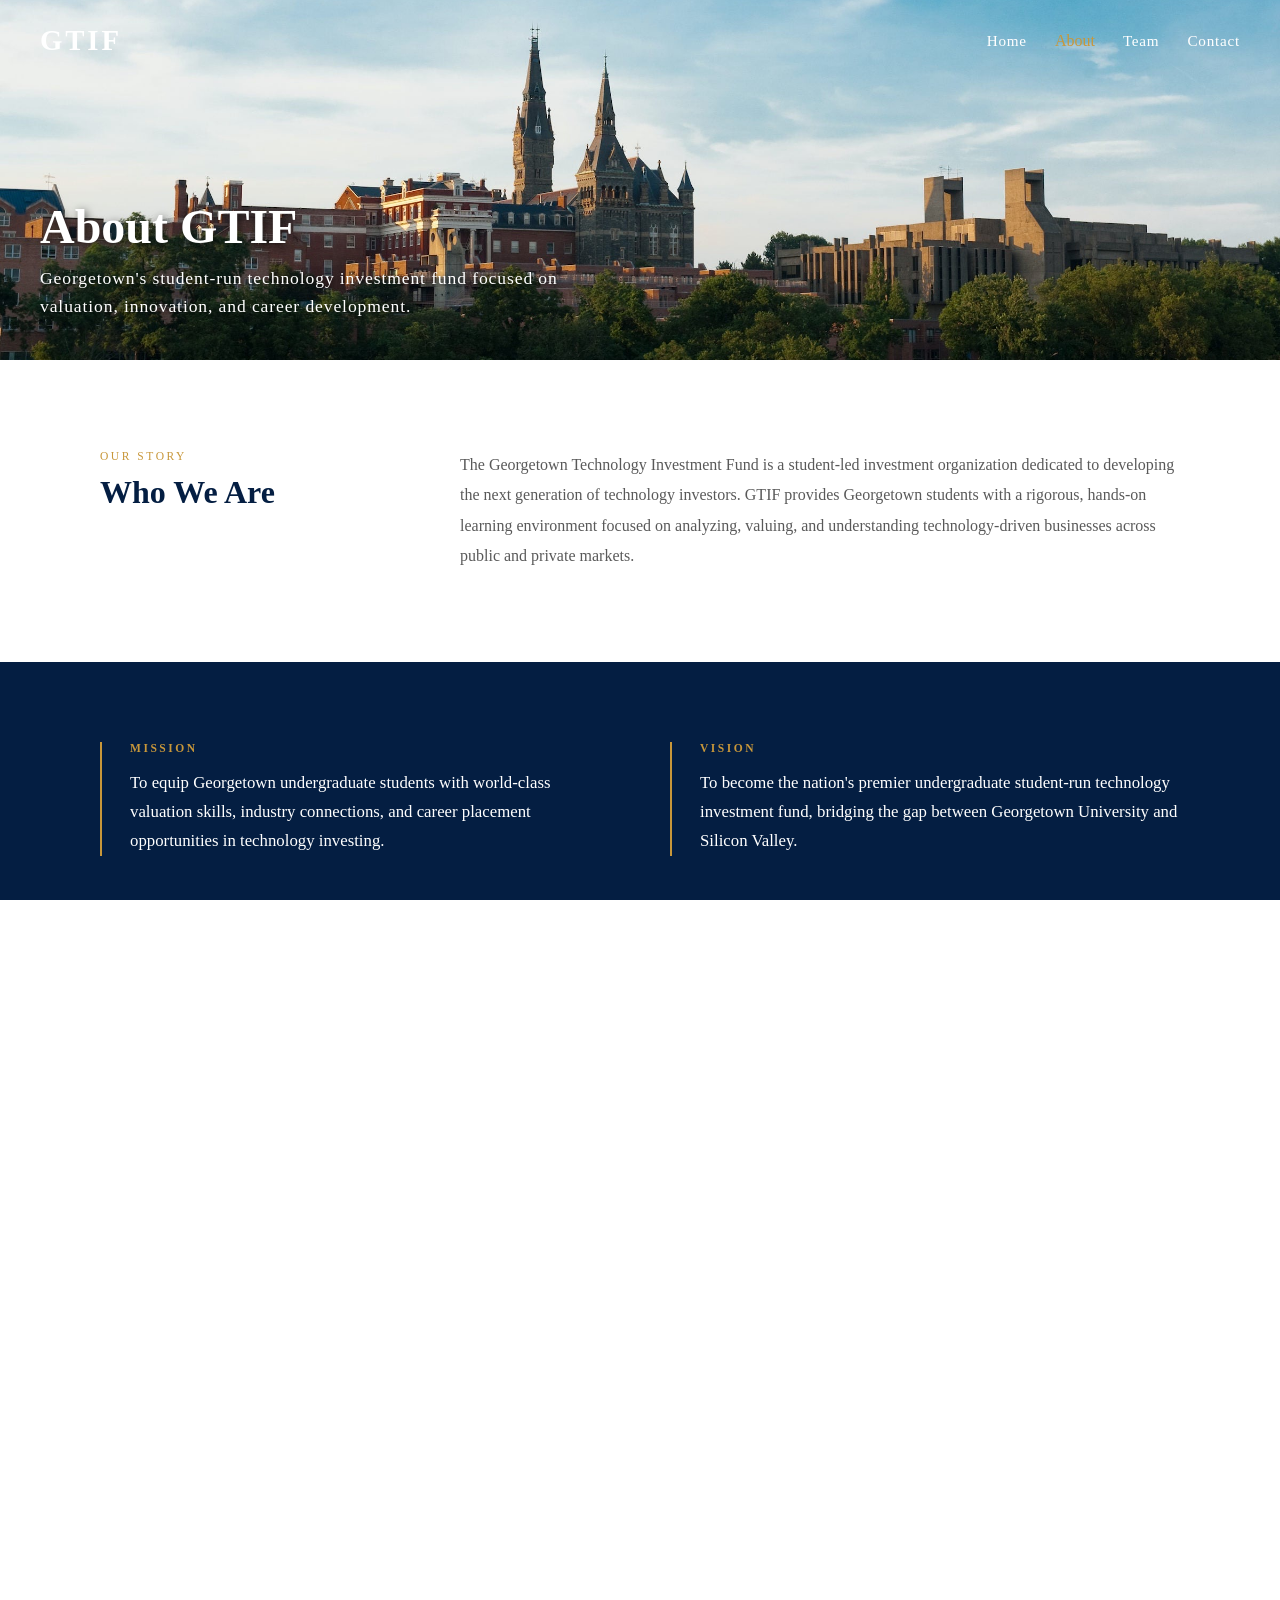
==== about.html @ e732dd25 "added about" ====
<!DOCTYPE html>
<html lang="en">
<head>
<meta charset="UTF-8">
<meta name="viewport" content="width=device-width, initial-scale=1.0">
<title>About – GTIF</title>
<link rel="stylesheet" href="style.css">
<style>

#about-slogan {
position: absolute;
bottom: 40px;
left: 40px;
color: white;
}

#about-slogan h2 {
font-size: 3rem;
font-weight: bold;
text-shadow: 2px 2px 8px rgba(0,0,0,0.6);
}

#about-slogan p {
font-size: 1.1rem;
margin-top: 10px;
max-width: 560px;
line-height: 1.6;
text-shadow: 1px 1px 4px rgba(0,0,0,0.6);
letter-spacing: 0.05em;
}

#who-we-are {
display: flex;
gap: 80px;
padding: 90px 100px;
background: #fff;
align-items: flex-start;
}

#who-left {
flex: 1;
max-width: 280px;
}

#who-left p {
font-size: 0.72rem;
letter-spacing: 0.22em;
text-transform: uppercase;
color: #C8973A;
margin-bottom: 10px;
}

#who-left h2 {
font-size: 2rem;
color: #041E42;
line-height: 1.25;
}

#who-right {
flex: 2;
}

#who-right p {
font-size: 1rem;
line-height: 1.9;
color: rgba(0,0,0,0.65);
}

#mission-vision {
display: flex;
gap: 60px;
padding: 80px 100px;
background: #041E42;
}

#mission-block {
flex: 1;
border-left: 2px solid #C8973A;
padding-left: 28px;
}

#mission-block h3 {
font-size: 0.72rem;
letter-spacing: 0.22em;
text-transform: uppercase;
color: #C8973A;
margin-bottom: 14px;
}

#mission-block p {
font-size: 1.05rem;
color: white;
line-height: 1.75;
}

#vision-block {
flex: 1;
border-left: 2px solid #C8973A;
padding-left: 28px;
}

#vision-block h3 {
font-size: 0.72rem;
letter-spacing: 0.22em;
text-transform: uppercase;
color: #C8973A;
margin-bottom: 14px;
}

#vision-block p {
font-size: 1.05rem;
color: white;
line-height: 1.75;
}

#why-gtif {
display: flex;
gap: 80px;
padding: 90px 100px;
background: #f8f6f2;
align-items: flex-start;
}

#why-left {
flex: 1;
max-width: 280px;
}

#why-left p {
font-size: 0.72rem;
letter-spacing: 0.22em;
text-transform: uppercase;
color: #C8973A;
margin-bottom: 10px;
}

#why-left h2 {
font-size: 2rem;
color: #041E42;
line-height: 1.25;
}

#why-right {
flex: 2;
}

#why-right p {
font-size: 1rem;
line-height: 1.9;
color: rgba(0,0,0,0.65);
}

#why-tech {
display: flex;
gap: 80px;
padding: 90px 100px;
background: #000;
align-items: flex-start;
}

#tech-left {
flex: 1;
max-width: 280px;
}

#tech-left p {
font-size: 0.72rem;
letter-spacing: 0.22em;
text-transform: uppercase;
color: #C8973A;
margin-bottom: 10px;
}

#tech-left h2 {
font-size: 2rem;
color: white;
line-height: 1.25;
}

#tech-right {
flex: 2;
}

#tech-right p {
font-size: 1rem;
line-height: 1.9;
color: rgba(255,255,255,0.65);
}

#what-we-do {
padding: 90px 100px;
background: #fff;
}

#what-we-do p.eyebrow {
font-size: 0.72rem;
letter-spacing: 0.22em;
text-transform: uppercase;
color: #C8973A;
margin-bottom: 10px;
}

#what-we-do h2 {
font-size: 2rem;
color: #041E42;
margin-bottom: 50px;
}

#what-grid {
display: grid;
grid-template-columns: repeat(3, 1fr);
gap: 20px;
}

.what-card {
background: #f8f6f2;
border: 1px solid rgba(0,0,0,0.08);
padding: 28px 24px;
}

.what-card span {
font-size: 1.4rem;
display: block;
margin-bottom: 14px;
}

.what-card h4 {
font-size: 0.82rem;
letter-spacing: 0.12em;
text-transform: uppercase;
color: #041E42;
margin-bottom: 10px;
}

.what-card p {
font-size: 0.9rem;
line-height: 1.7;
color: rgba(0,0,0,0.58);
}

#training {
padding: 90px 100px;
background: #041E42;
}

#training p.eyebrow {
font-size: 0.72rem;
letter-spacing: 0.22em;
text-transform: uppercase;
color: #C8973A;
margin-bottom: 10px;
}

#training h2 {
font-size: 2rem;
color: white;
margin-bottom: 50px;
}

#process-steps {
display: flex;
gap: 0;
border-top: 1px solid rgba(255,255,255,0.12);
margin-bottom: 50px;
}

.process-step {
flex: 1;
padding: 32px 28px 32px 0;
border-right: 1px solid rgba(255,255,255,0.12);
}

.process-step:last-child {
border-right: none;
padding-left: 28px;
}

.process-step:not(:first-child) {
padding-left: 28px;
}

.process-step p.step-num {
font-size: 0.72rem;
letter-spacing: 0.2em;
color: #C8973A;
text-transform: uppercase;
margin-bottom: 12px;
}

.process-step h4 {
font-size: 1rem;
color: white;
margin-bottom: 10px;
}

.process-step p.step-desc {
font-size: 0.88rem;
line-height: 1.7;
color: rgba(255,255,255,0.55);
}

#training-body p {
font-size: 1rem;
line-height: 1.9;
color: rgba(255,255,255,0.65);
max-width: 760px;
}

#community {
display: flex;
gap: 80px;
padding: 90px 100px;
background: #f8f6f2;
align-items: flex-start;
}

#community-left {
flex: 1;
max-width: 280px;
}

#community-left p {
font-size: 0.72rem;
letter-spacing: 0.22em;
text-transform: uppercase;
color: #C8973A;
margin-bottom: 10px;
}

#community-left h2 {
font-size: 2rem;
color: #041E42;
line-height: 1.25;
}

#community-right {
flex: 2;
}

#community-right p {
font-size: 1rem;
line-height: 1.9;
color: rgba(0,0,0,0.65);
}


@media (max-width: 600px) {

#about-slogan {
left: 24px;
bottom: 50px;
}

#about-slogan h2 {
font-size: 1.8rem;
}

#about-slogan p {
font-size: 0.95rem;
}

#who-we-are {
flex-direction: column;
padding: 60px 24px;
gap: 30px;
}

#who-left {
max-width: 100%;
}

#mission-vision {
flex-direction: column;
padding: 60px 24px;
gap: 40px;
}

#why-gtif {
flex-direction: column;
padding: 60px 24px;
gap: 30px;
}

#why-left {
max-width: 100%;
}

#why-tech {
flex-direction: column;
padding: 60px 24px;
gap: 30px;
}

#tech-left {
max-width: 100%;
}

#what-we-do {
padding: 60px 24px;
}

#what-grid {
grid-template-columns: 1fr;
}

#training {
padding: 60px 24px;
}

#process-steps {
flex-direction: column;
border-top: none;
}

.process-step {
border-right: none;
border-top: 1px solid rgba(255,255,255,0.12);
padding: 24px 0 !important;
}

#community {
flex-direction: column;
padding: 60px 24px;
gap: 30px;
}

#community-left {
max-width: 100%;
}


}

</style>
</head>
<body>

    <!-- HERO -->
    <div id="hero" style="height: 40vh;">
        <div id="top">
            <div id="logo"><h1>GTIF</h1></div>
            <div id="menu">
                <a href="index.html">Home</a>
                <p style="color: #C8973A;">About</p>
                <a href="team.html">Team</a>
                <a href="contact.html">Contact</a>
            </div>
        </div>
        <div id="about-slogan">
            <h2>About GTIF</h2>
            <p>Georgetown's student-run technology investment fund focused on valuation, innovation, and career development.</p>
        </div>
    </div>

    <!-- WHO WE ARE -->
    <div id="who-we-are">
        <div id="who-left">
            <p>Our Story</p>
            <h2>Who We Are</h2>
        </div>
        <div id="who-right">
            <p>The Georgetown Technology Investment Fund is a student-led investment organization dedicated to developing the next generation of technology investors. GTIF provides Georgetown students with a rigorous, hands-on learning environment focused on analyzing, valuing, and understanding technology-driven businesses across public and private markets.</p>
        </div>
    </div>

    <!-- MISSION + VISION -->
    <div id="mission-vision">
        <div id="mission-block">
            <h3>Mission</h3>
            <p>To equip Georgetown undergraduate students with world-class valuation skills, industry connections, and career placement opportunities in technology investing.</p>
        </div>
        <div id="vision-block">
            <h3>Vision</h3>
            <p>To become the nation's premier undergraduate student-run technology investment fund, bridging the gap between Georgetown University and Silicon Valley.</p>
        </div>
    </div>

    <!-- WHY GTIF EXISTS -->
    <div id="why-gtif">
        <div id="why-left">
            <p>Our Purpose</p>
            <h2>Why GTIF Exists</h2>
        </div>
        <div id="why-right">
            <p>GTIF was founded to address a clear gap in Georgetown's student investment landscape. While Georgetown has several strong investment organizations, most provide broad generalist coverage or focus on other specialized areas. GTIF offers a dedicated platform for students interested in technology investing, giving members the opportunity to develop deeper expertise in the industries shaping the future of public and private markets.</p>
        </div>
    </div>

    <!-- WHY TECHNOLOGY INVESTING -->
    <div id="why-tech">
        <div id="tech-left">
            <p>The Case for Tech</p>
            <h2>Why Technology Investing</h2>
        </div>
        <div id="tech-right">
            <p>Technology is one of the most important forces shaping the modern economy. From software and artificial intelligence to semiconductors, fintech, healthcare technology, and digital platforms, technology is now embedded across nearly every major industry. Because these companies often rely on intangible assets, recurring revenue models, research and development, network effects, and long-term scalability, they require a specialized valuation approach. GTIF gives students the tools to understand these businesses at a deeper level.</p>
        </div>
    </div>

    <!-- WHAT WE DO -->
    <div id="what-we-do">
        <p class="eyebrow">Activities</p>
        <h2>What We Do</h2>
        <div id="what-grid">

            <div class="what-card">
                <span>📊</span>
                <h4>Investment Research</h4>
                <p>Technology-focused equity research across software, AI, semiconductors, fintech, and digital platforms.</p>
            </div>

            <div class="what-card">
                <span>📐</span>
                <h4>Analyst Training</h4>
                <p>Structured curriculum in accounting, financial modeling, and valuation built for tech business models.</p>
            </div>

            <div class="what-card">
                <span>🎯</span>
                <h4>Stock Pitches</h4>
                <p>Formal investment presentations and simulated portfolio management, mirroring real fund processes.</p>
            </div>

            <div class="what-card">
                <span>🤝</span>
                <h4>Mentorship</h4>
                <p>Guidance from experienced student leaders and alumni navigating careers in finance and technology.</p>
            </div>

            <div class="what-card">
                <span>🔗</span>
                <h4>Speaker Events & Networking</h4>
                <p>Industry professionals, alumni connections, and recruiting events across finance and tech.</p>
            </div>

            <div class="what-card">
                <span>🚀</span>
                <h4>Career Preparation</h4>
                <p>Targeted prep for investment banking, venture capital, equity research, private equity, and tech startups.</p>
            </div>

        </div>
    </div>

    <!-- TRAINING + INVESTMENT PROCESS -->
    <div id="training">
        <p class="eyebrow">How We Operate</p>
        <h2>Training & Investment Process</h2>
        <div id="process-steps">

            <div class="process-step">
                <p class="step-num">Phase 01</p>
                <h4>Foundations</h4>
                <p class="step-desc">Accounting, valuation, financial modeling, and technology business model basics.</p>
            </div>

            <div class="process-step">
                <p class="step-num">Phase 02</p>
                <h4>Sector Deep Dives</h4>
                <p class="step-desc">Coverage across software, AI, semiconductors, fintech, and tech-enabled services.</p>
            </div>

            <div class="process-step">
                <p class="step-num">Phase 03</p>
                <h4>Stock Pitch</h4>
                <p class="step-desc">Teams prepare formal investment recommendations presented to the full fund.</p>
            </div>

            <div class="process-step">
                <p class="step-num">Phase 04</p>
                <h4>Simulated Portfolio</h4>
                <p class="step-desc">Approved ideas tracked in a live portfolio, with real AUM as a future goal.</p>
            </div>

        </div>
        <div id="training-body">
            <p>GTIF's analyst program is designed to turn interest into real investment skill. New members learn accounting, valuation, financial modeling, technology business models, and investment research before working in teams to prepare formal stock pitches. Approved investment ideas will be tracked through a simulated portfolio, allowing members to experience the responsibilities of a real investment fund while keeping the organization focused on education, discipline, and long-term development.</p>
        </div>
    </div>

    <!-- COMMUNITY + CULTURE -->
    <div id="community">
        <div id="community-left">
            <p>Our Culture</p>
            <h2>Community & Culture</h2>
        </div>
        <div id="community-right">
            <p>At its core, GTIF is more than an investment club. It is a mentorship-driven community built around curiosity, ambition, collaboration, and applied learning. Members work closely with peers, receive guidance from experienced student leaders, present professional-quality investment ideas, and build the confidence needed to pursue competitive careers in finance and technology.</p>
        </div>
    </div>

    <!-- FOOTER -->
    <div id="footer">
        <p>© 2026 Georgetown Technology Investment Fund</p>
        <p>Georgetown University · Washington, D.C.</p>
    </div>

</body>
</html>
---- style.css ----
* {
    margin: 0;
    padding: 0;
    box-sizing: border-box;
}

html, body {
    width: 100%;
    height: 100%;
    overflow-x: hidden;
    font-family: Georgia, serif;
}


#hero {
    position: relative;
    background-image: url('Georgetown_Backdrop.jpeg');
    background-size: cover;
    background-position: center;
    height: 100vh;
    width: 100%;
}

#top {
    display: flex;
    flex-direction: row;
    justify-content: space-between;
    align-items: center;
    padding: 24px 40px;
    color: white;
}

#logo h1 {
    font-size: 1.8rem;
    color: white;
    letter-spacing: 0.1em;
}

#menu {
    display: flex;
    gap: 28px;
}

#menu a {
    color: white;
    text-decoration: none;
    font-size: 0.95rem;
    letter-spacing: 0.05em;
    cursor: pointer;
}

#menu a:hover {
    color: #C8973A;
}

#slogan {
    position: absolute;
    bottom: 80px;
    left: 40px;
    color: white;
}

#slogan h2 {
    font-size: 3rem;
    font-weight: bold;
    text-shadow: 2px 2px 8px rgba(0,0,0,0.6);
}

#slogan p {
    font-size: 1.1rem;
    margin-top: 10px;
    text-shadow: 1px 1px 4px rgba(0,0,0,0.6);
    letter-spacing: 0.05em;
}

#stats {
    display: flex;
    justify-content: center;
    background-color: #041E42;
    padding: 50px 40px;
    gap: 80px;
}

.stat {
    text-align: center;
    color: white;
}

.stat h2 {
    font-size: 2.8rem;
    color: #C8973A;
}

.stat p {
    font-size: 0.8rem;
    letter-spacing: 0.15em;
    text-transform: uppercase;
    margin-top: 6px;
    color: rgba(255,255,255,0.6);
}

#about-strip {
    background-color: #000000;
    color: white;
    text-align: center;
    padding: 80px 40px;
}

#about-strip h2 {
    font-size: 2rem;
    margin-bottom: 20px;
    letter-spacing: 0.05em;
}

#about-strip p {
    max-width: 600px;
    margin: 0 auto;
    font-size: 1rem;
    line-height: 1.8;
    color: rgba(255,255,255,0.7);
}

#apply-btn {
    margin-top: 34px;
    background: #041E42;
    color: white;
    border: none;
    padding: 14px 36px;
    font-size: 0.9rem;
    letter-spacing: 0.1em;
    text-transform: uppercase;
    cursor: pointer;
}

#apply-btn:hover {
    background: #C8973A;
    color: black;
}

#footer {
    background: #041E42;
    color: rgba(255,255,255,0.4);
    text-align: center;
    padding: 28px 40px;
    font-size: 0.78rem;
    letter-spacing: 0.08em;
    border-top: 1px solid rgba(255,255,255,0.1);
}

#footer p {
    margin: 4px 0;
}

/* ── MOBILE ── */
@media (max-width: 600px) {

    /* Stack logo and menu vertically */
    #top {
        flex-direction: column;
        align-items: flex-start;
        padding: 20px 24px;
        gap: 14px;
    }

    /* Smaller menu gap on mobile */
    #menu {
        gap: 16px;
    }

    #menu p {
        font-size: 0.85rem;
    }

    /* Smaller slogan text */
    #slogan {
        left: 24px;
        bottom: 50px;
    }

    #slogan h2 {
        font-size: 1.8rem;
    }

    #slogan p {
        font-size: 0.95rem;
    }

    /* Stack stats vertically */
    #stats {
        flex-direction: column;
        gap: 36px;
        padding: 40px 24px;
    }

    .stat h2 {
        font-size: 2.2rem;
    }


    #about-strip {
        padding: 60px 24px;
    }

    #about-strip h2 {
        font-size: 1.6rem;
    }

    #apply-btn {
        width: 100%;
    }
}

#contact-section {
    display: flex;
    gap: 80px;
    padding: 80px 100px;
    background: #fff;
    align-items: flex-start;
}

#contact-left {
    flex: 1;
    max-width: 300px;
}

#contact-left h2 {
    font-size: 2rem;
    color: #041E42;
    margin-bottom: 16px;
}

#contact-left p {
    color: rgba(0,0,0,0.6);
    line-height: 1.8;
    font-size: 0.95rem;
}

#contact-form {
    flex: 2;
    display: flex;
    flex-direction: column;
    gap: 20px;
}

.form-row {
    display: flex;
    gap: 20px;
}

.form-group {
    display: flex;
    flex-direction: column;
    flex: 1;
    gap: 6px;
}

.form-group label {
    font-size: 0.8rem;
    letter-spacing: 0.08em;
    text-transform: uppercase;
    color: rgba(0,0,0,0.5);
}

.form-group input,
.form-group textarea {
    border: 1px solid rgba(0,0,0,0.15);
    padding: 10px 12px;
    font-family: Georgia, serif;
    font-size: 0.95rem;
    outline: none;
}

.form-group input:focus,
.form-group textarea:focus {
    border-color: #041E42;
}

/* Mobile */
@media (max-width: 600px) {
    #contact-section {
        flex-direction: column;
        padding: 50px 24px;
        gap: 40px;
    }

    #contact-left {
        max-width: 100%;
    }

    .form-row {
        flex-direction: column;
    }
}
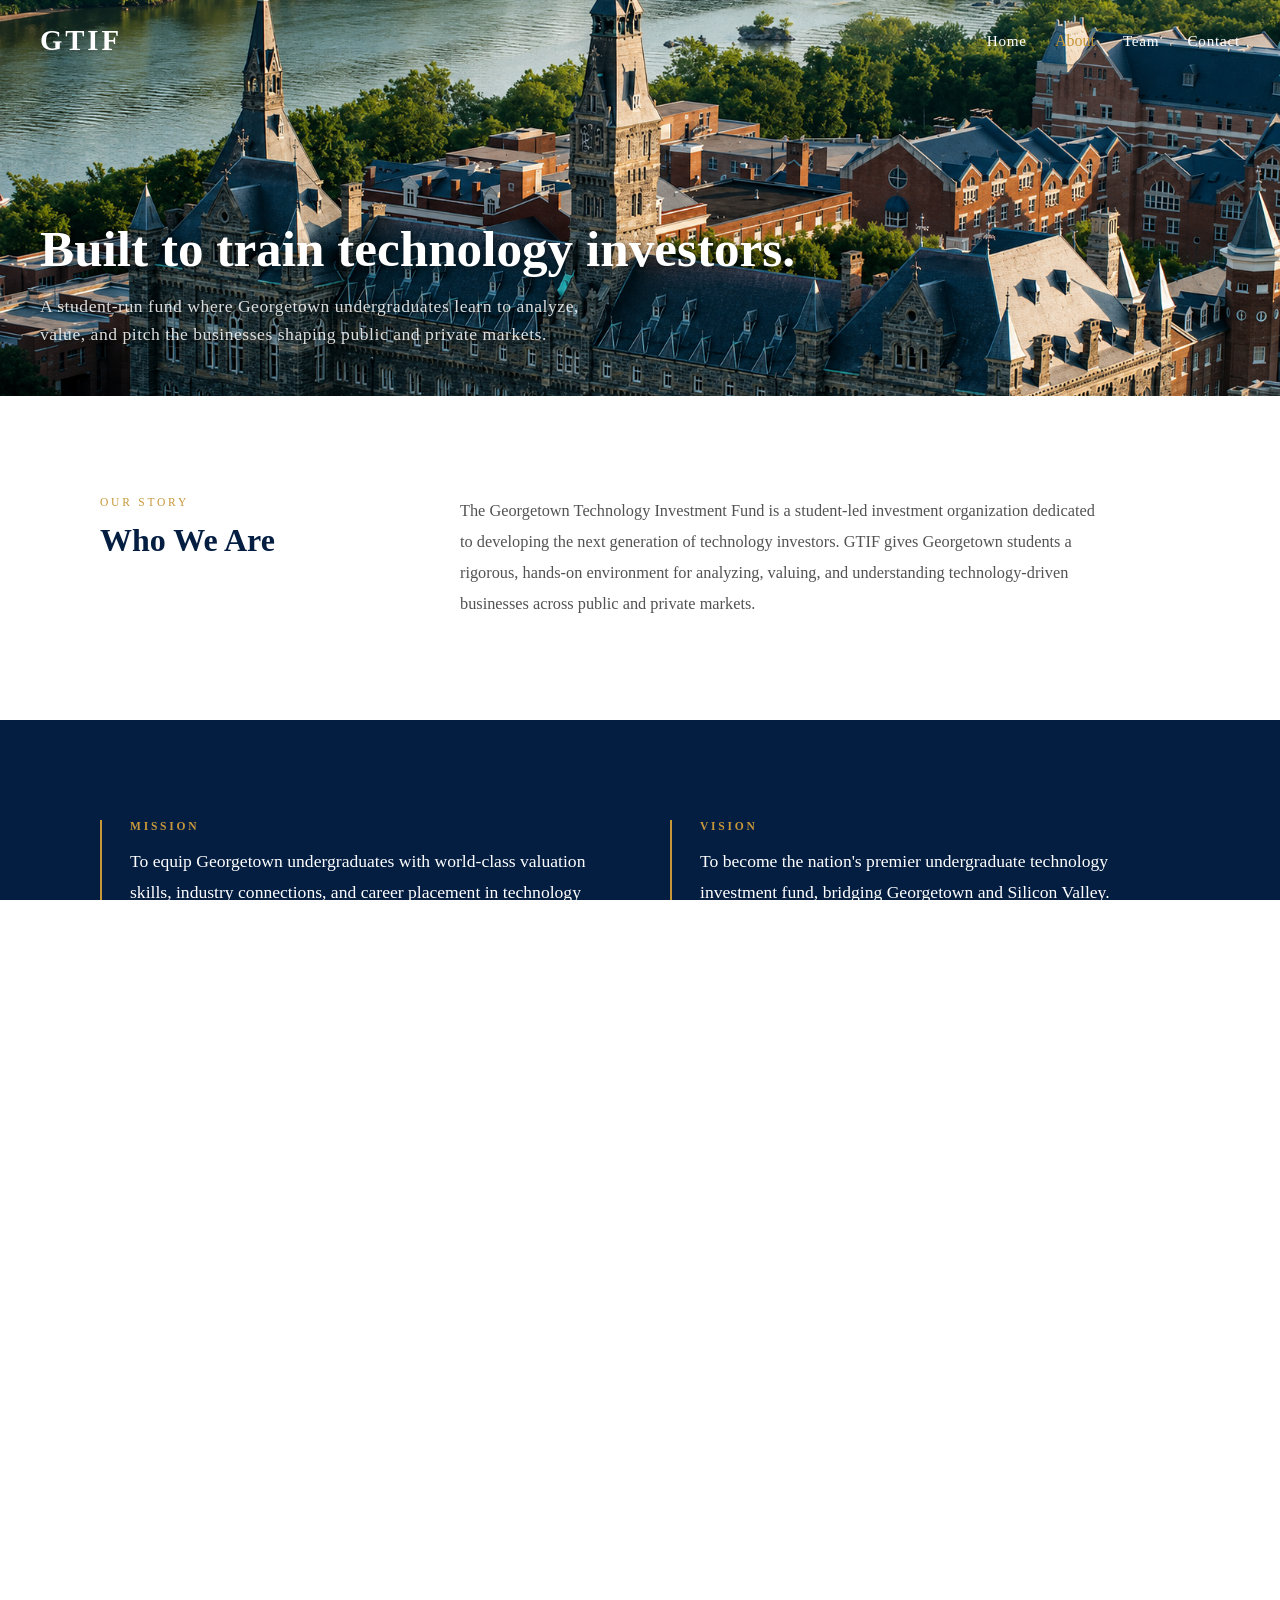
==== commit 46a36e2b: "fixed color contrast and removed club temp statistics for now." ====
--- a/about.html
+++ b/about.html
@@ -7,428 +7,366 @@
 <link rel="stylesheet" href="style.css">
 <style>
 
+/* ============================================
+   TOKENS — one place to tune the whole page
+   ============================================ */
+:root {
+    --navy: #041E42;
+    --navy-deep: #02152E;      /* darkest — replaces the old pure black */
+    --navy-lift: #0A2B54;      /* lighter stripe / panel tint */
+    --gold: #C8973A;
+    --gold-soft: rgba(200, 151, 58, 0.35);
+    --paper: #f8f6f2;
+    --ink: rgba(0, 0, 0, 0.68);
+    --ink-soft: rgba(0, 0, 0, 0.55);
+    --white-ink: rgba(255, 255, 255, 0.72);
+    --white-soft: rgba(255, 255, 255, 0.55);
+    --hairline-dark: rgba(0, 0, 0, 0.08);
+    --hairline-light: rgba(255, 255, 255, 0.14);
+    --pad-y: 100px;
+    --pad-x: 100px;
+    --measure: 640px;          /* max width for body paragraphs */
+}
+
+/* ============================================
+   HERO
+   ============================================ */
 #about-slogan {
-position: absolute;
-bottom: 40px;
-left: 40px;
-color: white;
+    position: absolute;
+    bottom: 48px;
+    left: 40px;
+    color: white;
+}
+
+#about-slogan .eyebrow {
+    color: var(--gold);
+    margin-bottom: 12px;
 }
 
 #about-slogan h2 {
-font-size: 3rem;
-font-weight: bold;
-text-shadow: 2px 2px 8px rgba(0,0,0,0.6);
-}
-
-#about-slogan p {
-font-size: 1.1rem;
-margin-top: 10px;
-max-width: 560px;
-line-height: 1.6;
-text-shadow: 1px 1px 4px rgba(0,0,0,0.6);
-letter-spacing: 0.05em;
-}
-
-#who-we-are {
-display: flex;
-gap: 80px;
-padding: 90px 100px;
-background: #fff;
-align-items: flex-start;
-}
-
-#who-left {
-flex: 1;
-max-width: 280px;
-}
-
-#who-left p {
-font-size: 0.72rem;
-letter-spacing: 0.22em;
-text-transform: uppercase;
-color: #C8973A;
-margin-bottom: 10px;
-}
-
-#who-left h2 {
-font-size: 2rem;
-color: #041E42;
-line-height: 1.25;
-}
-
-#who-right {
-flex: 2;
-}
-
-#who-right p {
-font-size: 1rem;
-line-height: 1.9;
-color: rgba(0,0,0,0.65);
-}
-
-#mission-vision {
-display: flex;
-gap: 60px;
-padding: 80px 100px;
-background: #041E42;
-}
-
-#mission-block {
-flex: 1;
-border-left: 2px solid #C8973A;
-padding-left: 28px;
-}
-
-#mission-block h3 {
-font-size: 0.72rem;
-letter-spacing: 0.22em;
-text-transform: uppercase;
-color: #C8973A;
-margin-bottom: 14px;
-}
-
-#mission-block p {
-font-size: 1.05rem;
-color: white;
-line-height: 1.75;
-}
-
-#vision-block {
-flex: 1;
-border-left: 2px solid #C8973A;
-padding-left: 28px;
-}
-
-#vision-block h3 {
-font-size: 0.72rem;
-letter-spacing: 0.22em;
-text-transform: uppercase;
-color: #C8973A;
-margin-bottom: 14px;
-}
-
-#vision-block p {
-font-size: 1.05rem;
-color: white;
-line-height: 1.75;
-}
-
-#why-gtif {
-display: flex;
-gap: 80px;
-padding: 90px 100px;
-background: #f8f6f2;
-align-items: flex-start;
-}
-
-#why-left {
-flex: 1;
-max-width: 280px;
-}
-
-#why-left p {
-font-size: 0.72rem;
-letter-spacing: 0.22em;
-text-transform: uppercase;
-color: #C8973A;
-margin-bottom: 10px;
-}
-
-#why-left h2 {
-font-size: 2rem;
-color: #041E42;
-line-height: 1.25;
-}
-
-#why-right {
-flex: 2;
-}
-
-#why-right p {
-font-size: 1rem;
-line-height: 1.9;
-color: rgba(0,0,0,0.65);
-}
-
-#why-tech {
-display: flex;
-gap: 80px;
-padding: 90px 100px;
-background: #000;
-align-items: flex-start;
-}
-
-#tech-left {
-flex: 1;
-max-width: 280px;
-}
-
-#tech-left p {
-font-size: 0.72rem;
-letter-spacing: 0.22em;
-text-transform: uppercase;
-color: #C8973A;
-margin-bottom: 10px;
-}
-
-#tech-left h2 {
-font-size: 2rem;
-color: white;
-line-height: 1.25;
-}
-
-#tech-right {
-flex: 2;
-}
-
-#tech-right p {
-font-size: 1rem;
-line-height: 1.9;
-color: rgba(255,255,255,0.65);
-}
-
-#what-we-do {
-padding: 90px 100px;
-background: #fff;
-}
-
-#what-we-do p.eyebrow {
-font-size: 0.72rem;
-letter-spacing: 0.22em;
-text-transform: uppercase;
-color: #C8973A;
-margin-bottom: 10px;
-}
-
+    font-size: 3.2rem;
+    font-weight: bold;
+    line-height: 1.1;
+    text-shadow: 2px 2px 8px rgba(0,0,0,0.6);
+}
+
+#about-slogan > p:not(.eyebrow) {
+    font-size: 1.1rem;
+    margin-top: 14px;
+    max-width: 560px;
+    line-height: 1.6;
+    text-shadow: 1px 1px 4px rgba(0,0,0,0.6);
+    letter-spacing: 0.03em;
+    color: rgba(255,255,255,0.85);
+}
+
+/* ============================================
+   SHARED SECTION SYSTEM
+   Every section uses .section + a background
+   variant, so spacing stays consistent and
+   there's one set of rules to maintain.
+   ============================================ */
+.section {
+    padding: var(--pad-y) var(--pad-x);
+}
+
+.section-inner {
+    max-width: 1160px;
+    margin: 0 auto;
+}
+
+.bg-white  { background: #fff; }
+.bg-paper  { background: var(--paper); }
+.bg-navy   { background: var(--navy); }
+.bg-deep   { background: var(--navy-deep); }
+
+/* Eyebrow label — identical treatment everywhere */
+.eyebrow {
+    font-size: 0.72rem;
+    letter-spacing: 0.24em;
+    text-transform: uppercase;
+    color: var(--gold);
+    margin-bottom: 12px;
+}
+
+/* Two-column split: narrow heading left, prose right */
+.split {
+    display: flex;
+    gap: 80px;
+    align-items: flex-start;
+}
+
+.split-label {
+    flex: 1;
+    max-width: 280px;
+}
+
+.split-label h2 {
+    font-size: 2rem;
+    line-height: 1.25;
+    color: var(--navy);
+}
+
+.split-body {
+    flex: 2;
+}
+
+.split-body p {
+    font-size: 1.02rem;
+    line-height: 1.9;
+    color: var(--ink);
+    max-width: var(--measure);
+}
+
+.split-body p + p {
+    margin-top: 1.2em;
+}
+
+/* Dark-section overrides */
+.bg-navy .split-label h2,
+.bg-deep .split-label h2 {
+    color: #fff;
+}
+
+.bg-navy .split-body p,
+.bg-deep .split-body p {
+    color: var(--white-ink);
+}
+
+/* ============================================
+   MISSION + VISION
+   ============================================ */
+#mission-vision .section-inner {
+    display: flex;
+    gap: 60px;
+}
+
+.statement {
+    flex: 1;
+    border-left: 2px solid var(--gold);
+    padding-left: 28px;
+}
+
+.statement h3 {
+    font-size: 0.72rem;
+    letter-spacing: 0.24em;
+    text-transform: uppercase;
+    color: var(--gold);
+    margin-bottom: 14px;
+}
+
+.statement p {
+    font-size: 1.1rem;
+    color: #fff;
+    line-height: 1.75;
+}
+
+/* ============================================
+   WHAT WE DO — card grid
+   ============================================ */
 #what-we-do h2 {
-font-size: 2rem;
-color: #041E42;
-margin-bottom: 50px;
+    font-size: 2rem;
+    color: var(--navy);
+    margin-bottom: 50px;
 }
 
 #what-grid {
-display: grid;
-grid-template-columns: repeat(3, 1fr);
-gap: 20px;
+    display: grid;
+    grid-template-columns: repeat(3, 1fr);
+    gap: 20px;
 }
 
 .what-card {
-background: #f8f6f2;
-border: 1px solid rgba(0,0,0,0.08);
-padding: 28px 24px;
-}
-
-.what-card span {
-font-size: 1.4rem;
-display: block;
-margin-bottom: 14px;
+    background: var(--paper);
+    border: 1px solid var(--hairline-dark);
+    border-top: 2px solid var(--gold-soft);
+    padding: 30px 26px;
+    transition: border-top-color 0.25s ease, transform 0.25s ease;
+}
+
+.what-card:hover {
+    border-top-color: var(--gold);
+    transform: translateY(-3px);
 }
 
 .what-card h4 {
-font-size: 0.82rem;
-letter-spacing: 0.12em;
-text-transform: uppercase;
-color: #041E42;
-margin-bottom: 10px;
+    font-size: 0.84rem;
+    letter-spacing: 0.12em;
+    text-transform: uppercase;
+    color: var(--navy);
+    margin-bottom: 12px;
 }
 
 .what-card p {
-font-size: 0.9rem;
-line-height: 1.7;
-color: rgba(0,0,0,0.58);
-}
-
-#training {
-padding: 90px 100px;
-background: #041E42;
-}
-
-#training p.eyebrow {
-font-size: 0.72rem;
-letter-spacing: 0.22em;
-text-transform: uppercase;
-color: #C8973A;
-margin-bottom: 10px;
-}
-
+    font-size: 0.92rem;
+    line-height: 1.7;
+    color: var(--ink-soft);
+}
+
+/* ============================================
+   TRAINING & PROCESS — the signature element
+   A gold track runs across the top; each phase
+   sits on the track with a gold marker. All
+   panels stay in the navy family so text keeps
+   its contrast; gold is the connector, not a fill.
+   ============================================ */
 #training h2 {
-font-size: 2rem;
-color: white;
-margin-bottom: 50px;
+    font-size: 2rem;
+    color: #fff;
+    margin-bottom: 60px;
 }
 
 #process-steps {
-display: flex;
-gap: 0;
-border-top: 1px solid rgba(255,255,255,0.12);
-margin-bottom: 50px;
+    display: flex;
+    border-top: 2px solid var(--gold);
+    margin-bottom: 56px;
 }
 
 .process-step {
-flex: 1;
-padding: 32px 28px 32px 0;
-border-right: 1px solid rgba(255,255,255,0.12);
+    flex: 1;
+    position: relative;
+    padding: 36px 28px 32px;
+    border-right: 1px solid var(--hairline-light);
 }
 
 .process-step:last-child {
-border-right: none;
-padding-left: 28px;
-}
-
-.process-step:not(:first-child) {
-padding-left: 28px;
-}
-
-.process-step p.step-num {
-font-size: 0.72rem;
-letter-spacing: 0.2em;
-color: #C8973A;
-text-transform: uppercase;
-margin-bottom: 12px;
+    border-right: none;
+}
+
+/* subtle alternating stripe, same color family */
+.process-step:nth-child(even) {
+    background: rgba(255, 255, 255, 0.045);
+}
+
+/* gold marker sitting on the track */
+.process-step::before {
+    content: "";
+    position: absolute;
+    top: -6px;
+    left: 28px;
+    width: 10px;
+    height: 10px;
+    background: var(--gold);
+    transform: rotate(45deg);
+}
+
+.process-step .step-num {
+    font-size: 0.72rem;
+    letter-spacing: 0.22em;
+    color: var(--gold);
+    text-transform: uppercase;
+    margin-bottom: 12px;
 }
 
 .process-step h4 {
-font-size: 1rem;
-color: white;
-margin-bottom: 10px;
-}
-
-.process-step p.step-desc {
-font-size: 0.88rem;
-line-height: 1.7;
-color: rgba(255,255,255,0.55);
+    font-size: 1.05rem;
+    color: #fff;
+    margin-bottom: 10px;
+}
+
+.process-step .step-desc {
+    font-size: 0.9rem;
+    line-height: 1.7;
+    color: var(--white-soft);
 }
 
 #training-body p {
-font-size: 1rem;
-line-height: 1.9;
-color: rgba(255,255,255,0.65);
-max-width: 760px;
-}
-
-#community {
-display: flex;
-gap: 80px;
-padding: 90px 100px;
-background: #f8f6f2;
-align-items: flex-start;
-}
-
-#community-left {
-flex: 1;
-max-width: 280px;
-}
-
-#community-left p {
-font-size: 0.72rem;
-letter-spacing: 0.22em;
-text-transform: uppercase;
-color: #C8973A;
-margin-bottom: 10px;
-}
-
-#community-left h2 {
-font-size: 2rem;
-color: #041E42;
-line-height: 1.25;
-}
-
-#community-right {
-flex: 2;
-}
-
-#community-right p {
-font-size: 1rem;
-line-height: 1.9;
-color: rgba(0,0,0,0.65);
-}
-
-
+    font-size: 1.02rem;
+    line-height: 1.9;
+    color: var(--white-ink);
+    max-width: 760px;
+}
+
+/* ============================================
+   SCROLL REVEAL — gentle, and disabled for
+   users who prefer reduced motion
+   ============================================ */
+.reveal {
+    opacity: 0;
+    transform: translateY(18px);
+    transition: opacity 0.6s ease, transform 0.6s ease;
+}
+
+.reveal.is-visible {
+    opacity: 1;
+    transform: none;
+}
+
+@media (prefers-reduced-motion: reduce) {
+    .reveal {
+        opacity: 1;
+        transform: none;
+        transition: none;
+    }
+    .what-card,
+    .what-card:hover {
+        transform: none;
+    }
+}
+
+/* ============================================
+   MOBILE
+   ============================================ */
 @media (max-width: 600px) {
 
-#about-slogan {
-left: 24px;
-bottom: 50px;
-}
-
-#about-slogan h2 {
-font-size: 1.8rem;
-}
-
-#about-slogan p {
-font-size: 0.95rem;
-}
-
-#who-we-are {
-flex-direction: column;
-padding: 60px 24px;
-gap: 30px;
-}
-
-#who-left {
-max-width: 100%;
-}
-
-#mission-vision {
-flex-direction: column;
-padding: 60px 24px;
-gap: 40px;
-}
-
-#why-gtif {
-flex-direction: column;
-padding: 60px 24px;
-gap: 30px;
-}
-
-#why-left {
-max-width: 100%;
-}
-
-#why-tech {
-flex-direction: column;
-padding: 60px 24px;
-gap: 30px;
-}
-
-#tech-left {
-max-width: 100%;
-}
-
-#what-we-do {
-padding: 60px 24px;
-}
-
-#what-grid {
-grid-template-columns: 1fr;
-}
-
-#training {
-padding: 60px 24px;
-}
-
-#process-steps {
-flex-direction: column;
-border-top: none;
-}
-
-.process-step {
-border-right: none;
-border-top: 1px solid rgba(255,255,255,0.12);
-padding: 24px 0 !important;
-}
-
-#community {
-flex-direction: column;
-padding: 60px 24px;
-gap: 30px;
-}
-
-#community-left {
-max-width: 100%;
-}
-
-
+    :root {
+        --pad-y: 64px;
+        --pad-x: 24px;
+    }
+
+    #about-slogan {
+        left: 24px;
+        right: 24px;
+        bottom: 40px;
+    }
+
+    #about-slogan h2 {
+        font-size: 2rem;
+    }
+
+    #about-slogan > p:not(.eyebrow) {
+        font-size: 0.95rem;
+    }
+
+    .split {
+        flex-direction: column;
+        gap: 28px;
+    }
+
+    .split-label {
+        max-width: 100%;
+    }
+
+    #mission-vision .section-inner {
+        flex-direction: column;
+        gap: 40px;
+    }
+
+    #what-grid {
+        grid-template-columns: 1fr;
+    }
+
+    #process-steps {
+        flex-direction: column;
+        border-top: none;
+        border-left: 2px solid var(--gold);
+    }
+
+    .process-step {
+        border-right: none;
+        border-bottom: 1px solid var(--hairline-light);
+        padding: 28px 24px;
+    }
+
+    .process-step:last-child {
+        border-bottom: none;
+    }
+
+    /* marker moves to the left rail on mobile */
+    .process-step::before {
+        top: 34px;
+        left: -6px;
+    }
 }
 
 </style>
@@ -436,7 +374,7 @@
 <body>
 
     <!-- HERO -->
-    <div id="hero" style="height: 40vh;">
+    <div id="hero" style="height: 44vh;">
         <div id="top">
             <div id="logo"><h1>GTIF</h1></div>
             <div id="menu">
@@ -447,145 +385,154 @@
             </div>
         </div>
         <div id="about-slogan">
-            <h2>About GTIF</h2>
-            <p>Georgetown's student-run technology investment fund focused on valuation, innovation, and career development.</p>
+            <h2>Built to train technology investors.</h2>
+            <p>A student-run fund where Georgetown undergraduates learn to analyze, value, and pitch the businesses shaping public and private markets.</p>
         </div>
     </div>
 
     <!-- WHO WE ARE -->
-    <div id="who-we-are">
-        <div id="who-left">
-            <p>Our Story</p>
-            <h2>Who We Are</h2>
-        </div>
-        <div id="who-right">
-            <p>The Georgetown Technology Investment Fund is a student-led investment organization dedicated to developing the next generation of technology investors. GTIF provides Georgetown students with a rigorous, hands-on learning environment focused on analyzing, valuing, and understanding technology-driven businesses across public and private markets.</p>
+    <div class="section bg-white reveal" id="who-we-are">
+        <div class="section-inner split">
+            <div class="split-label">
+                <p class="eyebrow">Our Story</p>
+                <h2>Who We Are</h2>
+            </div>
+            <div class="split-body">
+                <p>The Georgetown Technology Investment Fund is a student-led investment organization dedicated to developing the next generation of technology investors. GTIF gives Georgetown students a rigorous, hands-on environment for analyzing, valuing, and understanding technology-driven businesses across public and private markets.</p>
+            </div>
         </div>
     </div>
 
     <!-- MISSION + VISION -->
-    <div id="mission-vision">
-        <div id="mission-block">
-            <h3>Mission</h3>
-            <p>To equip Georgetown undergraduate students with world-class valuation skills, industry connections, and career placement opportunities in technology investing.</p>
-        </div>
-        <div id="vision-block">
-            <h3>Vision</h3>
-            <p>To become the nation's premier undergraduate student-run technology investment fund, bridging the gap between Georgetown University and Silicon Valley.</p>
+    <div class="section bg-navy reveal" id="mission-vision">
+        <div class="section-inner">
+            <div class="statement">
+                <h3>Mission</h3>
+                <p>To equip Georgetown undergraduates with world-class valuation skills, industry connections, and career placement in technology investing.</p>
+            </div>
+            <div class="statement">
+                <h3>Vision</h3>
+                <p>To become the nation's premier undergraduate technology investment fund, bridging Georgetown and Silicon Valley.</p>
+            </div>
         </div>
     </div>
 
     <!-- WHY GTIF EXISTS -->
-    <div id="why-gtif">
-        <div id="why-left">
-            <p>Our Purpose</p>
-            <h2>Why GTIF Exists</h2>
-        </div>
-        <div id="why-right">
-            <p>GTIF was founded to address a clear gap in Georgetown's student investment landscape. While Georgetown has several strong investment organizations, most provide broad generalist coverage or focus on other specialized areas. GTIF offers a dedicated platform for students interested in technology investing, giving members the opportunity to develop deeper expertise in the industries shaping the future of public and private markets.</p>
+    <div class="section bg-paper reveal" id="why-gtif">
+        <div class="section-inner split">
+            <div class="split-label">
+                <p class="eyebrow">Our Purpose</p>
+                <h2>Why GTIF Exists</h2>
+            </div>
+            <div class="split-body">
+                <p>GTIF was founded to fill a clear gap in Georgetown's student investment landscape. Most existing organizations provide broad generalist coverage or focus on other specialized areas. GTIF is a dedicated platform for students serious about technology investing — a place to build deeper expertise in the industries defining the future of markets.</p>
+            </div>
         </div>
     </div>
 
     <!-- WHY TECHNOLOGY INVESTING -->
-    <div id="why-tech">
-        <div id="tech-left">
-            <p>The Case for Tech</p>
-            <h2>Why Technology Investing</h2>
-        </div>
-        <div id="tech-right">
-            <p>Technology is one of the most important forces shaping the modern economy. From software and artificial intelligence to semiconductors, fintech, healthcare technology, and digital platforms, technology is now embedded across nearly every major industry. Because these companies often rely on intangible assets, recurring revenue models, research and development, network effects, and long-term scalability, they require a specialized valuation approach. GTIF gives students the tools to understand these businesses at a deeper level.</p>
+    <div class="section bg-deep reveal" id="why-tech">
+        <div class="section-inner split">
+            <div class="split-label">
+                <p class="eyebrow">The Case for Tech</p>
+                <h2>Why Technology Investing</h2>
+            </div>
+            <div class="split-body">
+                <p>Technology is the defining force of the modern economy. From software and artificial intelligence to semiconductors, fintech, and digital platforms, it is now embedded across nearly every major industry.</p>
+                <p>These businesses run on intangible assets, recurring revenue, research and development, and network effects — and that demands a specialized valuation approach. GTIF gives students the tools to understand them at a deeper level.</p>
+            </div>
         </div>
     </div>
 
     <!-- WHAT WE DO -->
-    <div id="what-we-do">
-        <p class="eyebrow">Activities</p>
-        <h2>What We Do</h2>
-        <div id="what-grid">
-
-            <div class="what-card">
-                <span>📊</span>
-                <h4>Investment Research</h4>
-                <p>Technology-focused equity research across software, AI, semiconductors, fintech, and digital platforms.</p>
-            </div>
-
-            <div class="what-card">
-                <span>📐</span>
-                <h4>Analyst Training</h4>
-                <p>Structured curriculum in accounting, financial modeling, and valuation built for tech business models.</p>
-            </div>
-
-            <div class="what-card">
-                <span>🎯</span>
-                <h4>Stock Pitches</h4>
-                <p>Formal investment presentations and simulated portfolio management, mirroring real fund processes.</p>
-            </div>
-
-            <div class="what-card">
-                <span>🤝</span>
-                <h4>Mentorship</h4>
-                <p>Guidance from experienced student leaders and alumni navigating careers in finance and technology.</p>
-            </div>
-
-            <div class="what-card">
-                <span>🔗</span>
-                <h4>Speaker Events & Networking</h4>
-                <p>Industry professionals, alumni connections, and recruiting events across finance and tech.</p>
-            </div>
-
-            <div class="what-card">
-                <span>🚀</span>
-                <h4>Career Preparation</h4>
-                <p>Targeted prep for investment banking, venture capital, equity research, private equity, and tech startups.</p>
-            </div>
-
+    <div class="section bg-white reveal" id="what-we-do">
+        <div class="section-inner">
+            <p class="eyebrow">Activities</p>
+            <h2>What We Do</h2>
+            <div id="what-grid">
+
+                <div class="what-card">
+                    <h4>Investment Research</h4>
+                    <p>Technology-focused equity research across software, AI, semiconductors, fintech, and digital platforms.</p>
+                </div>
+
+                <div class="what-card">
+                    <h4>Analyst Training</h4>
+                    <p>A structured curriculum in accounting, financial modeling, and valuation built for tech business models.</p>
+                </div>
+
+                <div class="what-card">
+                    <h4>Stock Pitches</h4>
+                    <p>Formal investment presentations and simulated portfolio management, mirroring real fund processes.</p>
+                </div>
+
+                <div class="what-card">
+                    <h4>Mentorship</h4>
+                    <p>Guidance from experienced student leaders and alumni navigating careers in finance and technology.</p>
+                </div>
+
+                <div class="what-card">
+                    <h4>Speakers &amp; Networking</h4>
+                    <p>Industry professionals, alumni connections, and recruiting events across finance and tech.</p>
+                </div>
+
+                <div class="what-card">
+                    <h4>Career Preparation</h4>
+                    <p>Targeted prep for investment banking, venture capital, equity research, private equity, and startups.</p>
+                </div>
+
+            </div>
         </div>
     </div>
 
     <!-- TRAINING + INVESTMENT PROCESS -->
-    <div id="training">
-        <p class="eyebrow">How We Operate</p>
-        <h2>Training & Investment Process</h2>
-        <div id="process-steps">
-
-            <div class="process-step">
-                <p class="step-num">Phase 01</p>
-                <h4>Foundations</h4>
-                <p class="step-desc">Accounting, valuation, financial modeling, and technology business model basics.</p>
-            </div>
-
-            <div class="process-step">
-                <p class="step-num">Phase 02</p>
-                <h4>Sector Deep Dives</h4>
-                <p class="step-desc">Coverage across software, AI, semiconductors, fintech, and tech-enabled services.</p>
-            </div>
-
-            <div class="process-step">
-                <p class="step-num">Phase 03</p>
-                <h4>Stock Pitch</h4>
-                <p class="step-desc">Teams prepare formal investment recommendations presented to the full fund.</p>
-            </div>
-
-            <div class="process-step">
-                <p class="step-num">Phase 04</p>
-                <h4>Simulated Portfolio</h4>
-                <p class="step-desc">Approved ideas tracked in a live portfolio, with real AUM as a future goal.</p>
-            </div>
-
-        </div>
-        <div id="training-body">
-            <p>GTIF's analyst program is designed to turn interest into real investment skill. New members learn accounting, valuation, financial modeling, technology business models, and investment research before working in teams to prepare formal stock pitches. Approved investment ideas will be tracked through a simulated portfolio, allowing members to experience the responsibilities of a real investment fund while keeping the organization focused on education, discipline, and long-term development.</p>
+    <div class="section bg-navy reveal" id="training">
+        <div class="section-inner">
+            <p class="eyebrow">How We Operate</p>
+            <h2>Training &amp; Investment Process</h2>
+            <div id="process-steps">
+
+                <div class="process-step">
+                    <p class="step-num">Phase 01</p>
+                    <h4>Foundations</h4>
+                    <p class="step-desc">Accounting, valuation, financial modeling, and technology business model basics.</p>
+                </div>
+
+                <div class="process-step">
+                    <p class="step-num">Phase 02</p>
+                    <h4>Sector Deep Dives</h4>
+                    <p class="step-desc">Coverage across software, AI, semiconductors, fintech, and tech-enabled services.</p>
+                </div>
+
+                <div class="process-step">
+                    <p class="step-num">Phase 03</p>
+                    <h4>Stock Pitch</h4>
+                    <p class="step-desc">Teams prepare formal investment recommendations presented to the full fund.</p>
+                </div>
+
+                <div class="process-step">
+                    <p class="step-num">Phase 04</p>
+                    <h4>Simulated Portfolio</h4>
+                    <p class="step-desc">Approved ideas tracked in a live portfolio, with real AUM as a future goal.</p>
+                </div>
+
+            </div>
+            <div id="training-body">
+                <p>GTIF's analyst program turns interest into real investment skill. New members learn accounting, valuation, financial modeling, and technology business models before working in teams to prepare formal stock pitches. Approved ideas are tracked through a simulated portfolio, giving members the responsibilities of a real fund while keeping the organization focused on education, discipline, and long-term development.</p>
+            </div>
         </div>
     </div>
 
     <!-- COMMUNITY + CULTURE -->
-    <div id="community">
-        <div id="community-left">
-            <p>Our Culture</p>
-            <h2>Community & Culture</h2>
-        </div>
-        <div id="community-right">
-            <p>At its core, GTIF is more than an investment club. It is a mentorship-driven community built around curiosity, ambition, collaboration, and applied learning. Members work closely with peers, receive guidance from experienced student leaders, present professional-quality investment ideas, and build the confidence needed to pursue competitive careers in finance and technology.</p>
+    <div class="section bg-paper reveal" id="community">
+        <div class="section-inner split">
+            <div class="split-label">
+                <p class="eyebrow">Our Culture</p>
+                <h2>Community &amp; Culture</h2>
+            </div>
+            <div class="split-body">
+                <p>At its core, GTIF is more than an investment club. It is a mentorship-driven community built on curiosity, ambition, and applied learning. Members work closely with peers, present professional-quality investment ideas, and build the confidence to pursue competitive careers in finance and technology.</p>
+            </div>
         </div>
     </div>
 
@@ -595,5 +542,25 @@
         <p>Georgetown University · Washington, D.C.</p>
     </div>
 
+    <script>
+    // Gentle scroll reveal; sections appear once as they enter the viewport.
+    (function () {
+        var sections = document.querySelectorAll('.reveal');
+        if (!('IntersectionObserver' in window)) {
+            sections.forEach(function (s) { s.classList.add('is-visible'); });
+            return;
+        }
+        var observer = new IntersectionObserver(function (entries) {
+            entries.forEach(function (entry) {
+                if (entry.isIntersecting) {
+                    entry.target.classList.add('is-visible');
+                    observer.unobserve(entry.target);
+                }
+            });
+        }, { threshold: 0.12 });
+        sections.forEach(function (s) { observer.observe(s); });
+    })();
+    </script>
+
 </body>
 </html>
--- a/style.css
+++ b/style.css
@@ -14,7 +14,7 @@
 
 #hero {
     position: relative;
-    background-image: url('Georgetown_Backdrop.jpeg');
+    background-image: url('Georgetown_Backdrop.png');
     background-size: cover;
     background-position: center;
     height: 100vh;
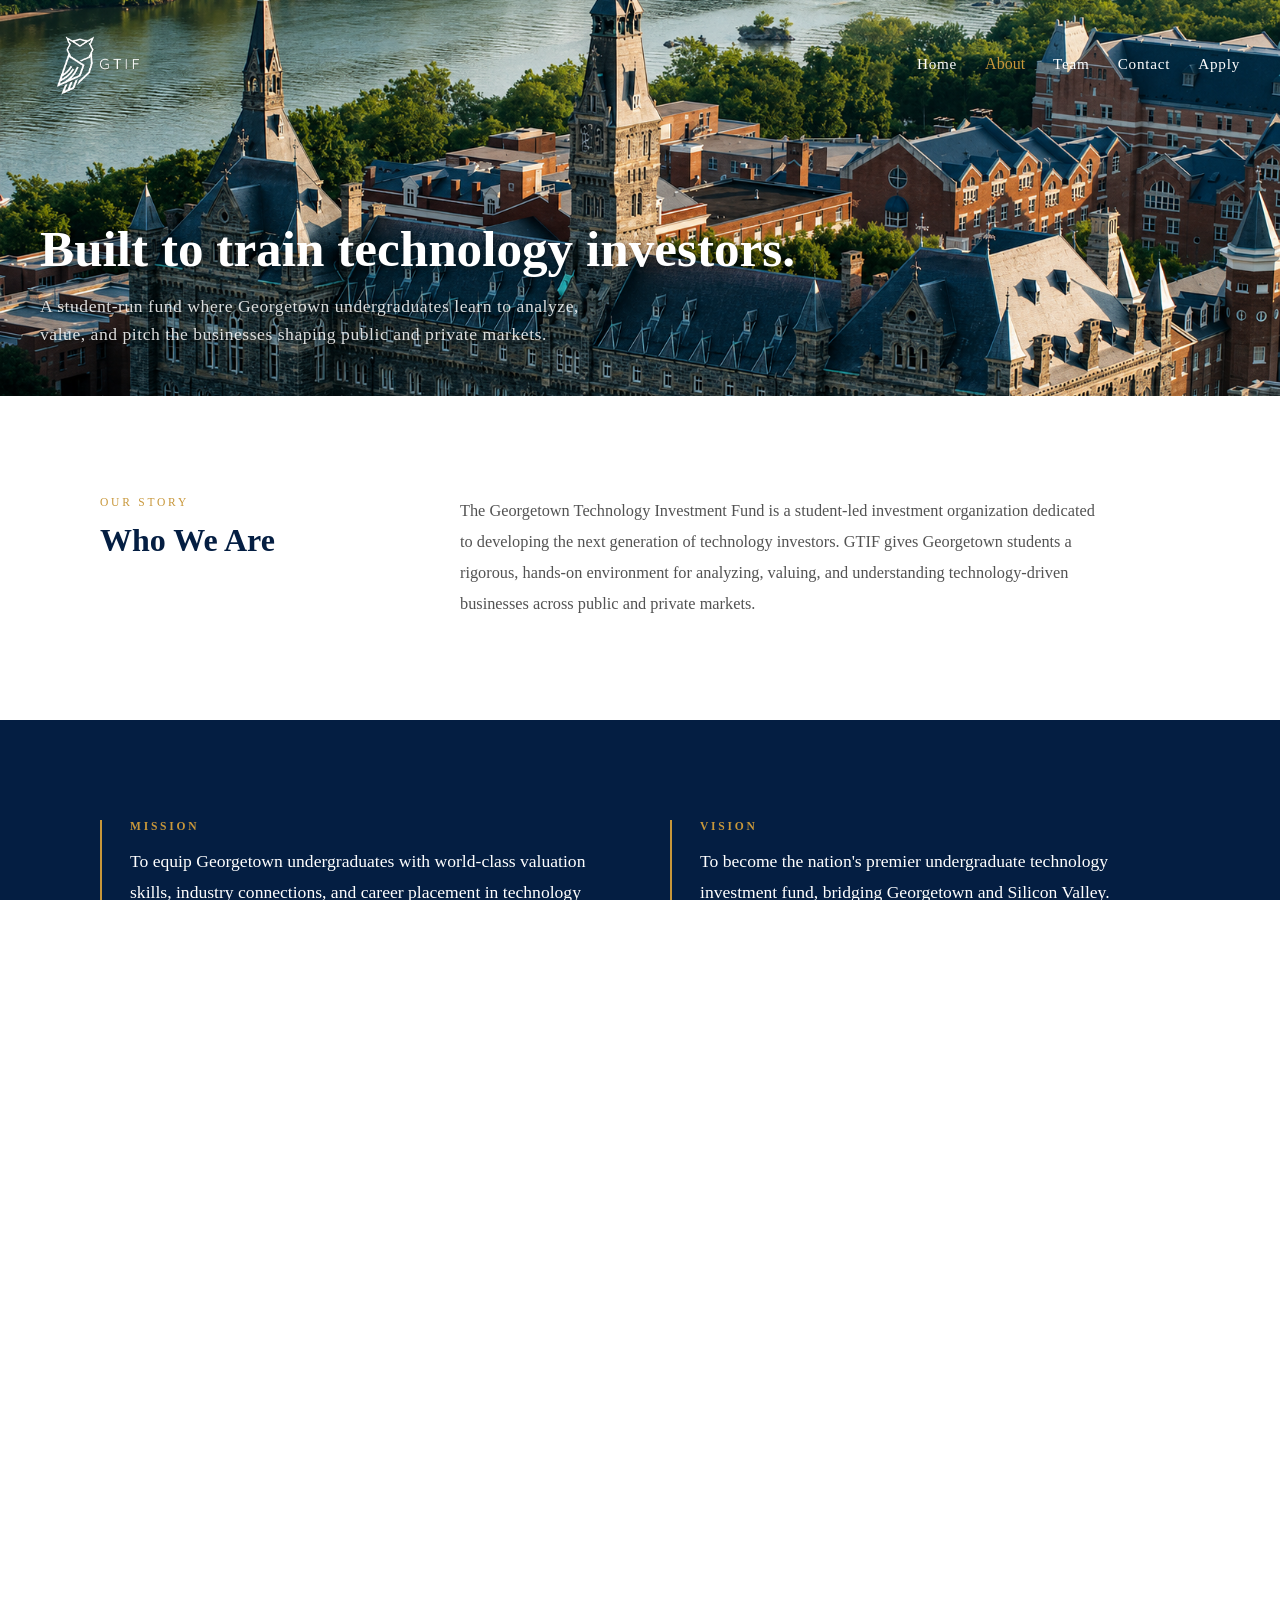
==== commit 6b43e7ff: "changed style and added form" ====
--- a/about.html
+++ b/about.html
@@ -376,12 +376,13 @@
     <!-- HERO -->
     <div id="hero" style="height: 44vh;">
         <div id="top">
-            <div id="logo"><h1>GTIF</h1></div>
+            <div id="logo"><a href="index.html"><img src="GTIF_Website_Logo.png" alt="GTIF"></a></div>
             <div id="menu">
                 <a href="index.html">Home</a>
                 <p style="color: #C8973A;">About</p>
                 <a href="team.html">Team</a>
                 <a href="contact.html">Contact</a>
+                <a href="https://forms.gle/4ixJSerNW2WME6WF9" target="_blank" rel="noopener">Apply</a>
             </div>
         </div>
         <div id="about-slogan">
--- a/style.css
+++ b/style.css
@@ -34,6 +34,12 @@
     font-size: 1.8rem;
     color: white;
     letter-spacing: 0.1em;
+}
+
+#logo img {
+    height: 80px;
+    width: auto;
+    display: block;
 }
 
 #menu {
@@ -167,6 +173,10 @@
         gap: 16px;
     }
 
+    #logo img {
+        height: 56px;
+    }
+
     #menu p {
         font-size: 0.85rem;
     }
